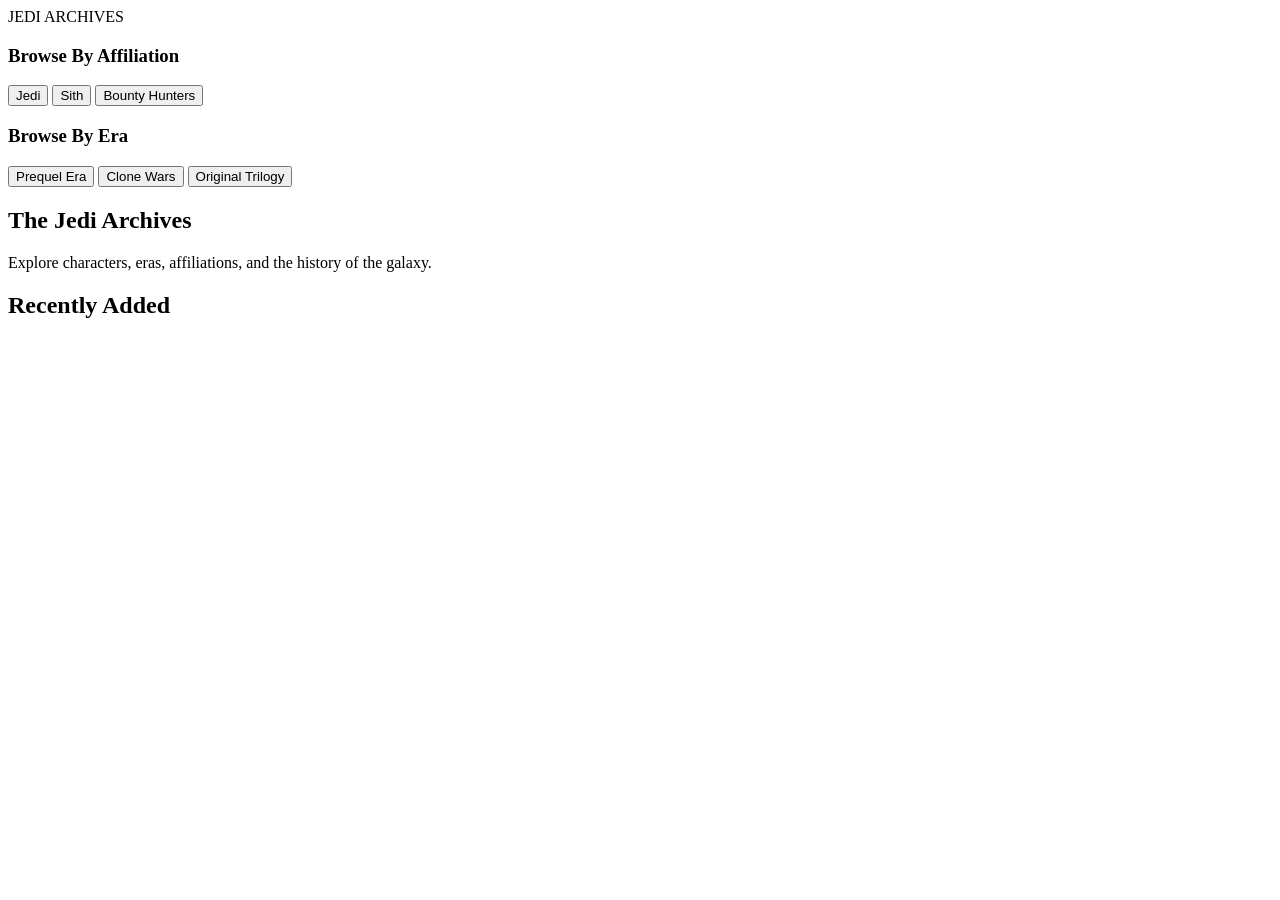
==== index.html @ 627a5a5b "Bleh" ====
<!DOCTYPE html>
<html lang="en">
<head>
    <meta charset="UTF-8">
    <meta name="viewport" content="width=device-width, initial-scale=1.0">
    <title>Jedi Archives</title>
    <link rel="stylesheet" href="Assets/Styles/styles.css">
</head>
<body>

    <div class="app">

        <!-- SIDEBAR -->
        <aside class="sidebar">

            <div class="logo">
                JEDI ARCHIVES
            </div>

            <div class="sidebar-section">

                <h3>Browse By Affiliation</h3>

                <button onclick="goToFilter('affiliation', 'jedi')">Jedi</button>

                <button onclick="goToFilter('affiliation', 'sith')">Sith</button>

                <button onclick="goToFilter('affiliation', 'bounty-hunter')">
                    Bounty Hunters
                </button>

            </div>

            <div class="sidebar-section">

                <h3>Browse By Era</h3>

                <button onclick="goToFilter('era', 'prequel')">
                    Prequel Era
                </button>

                <button onclick="goToFilter('era', 'clone-wars')">
                    Clone Wars
                </button>

                <button onclick="goToFilter('era', 'original')">
                    Original Trilogy
                </button>

            </div>

        </aside>

        <!-- MAIN -->
        <main class="main-content">

            <section class="hero">

                <h1>The Jedi Archives</h1>

                <p>
                    Explore characters, eras, affiliations,
                    and the history of the galaxy.
                </p>

            </section>

            <section class="recent-section">

                <h2>Recently Added</h2>

                <div class="character-grid" id="recentCharacters"></div>

            </section>

        </main>

    </div>
</body>
</html>
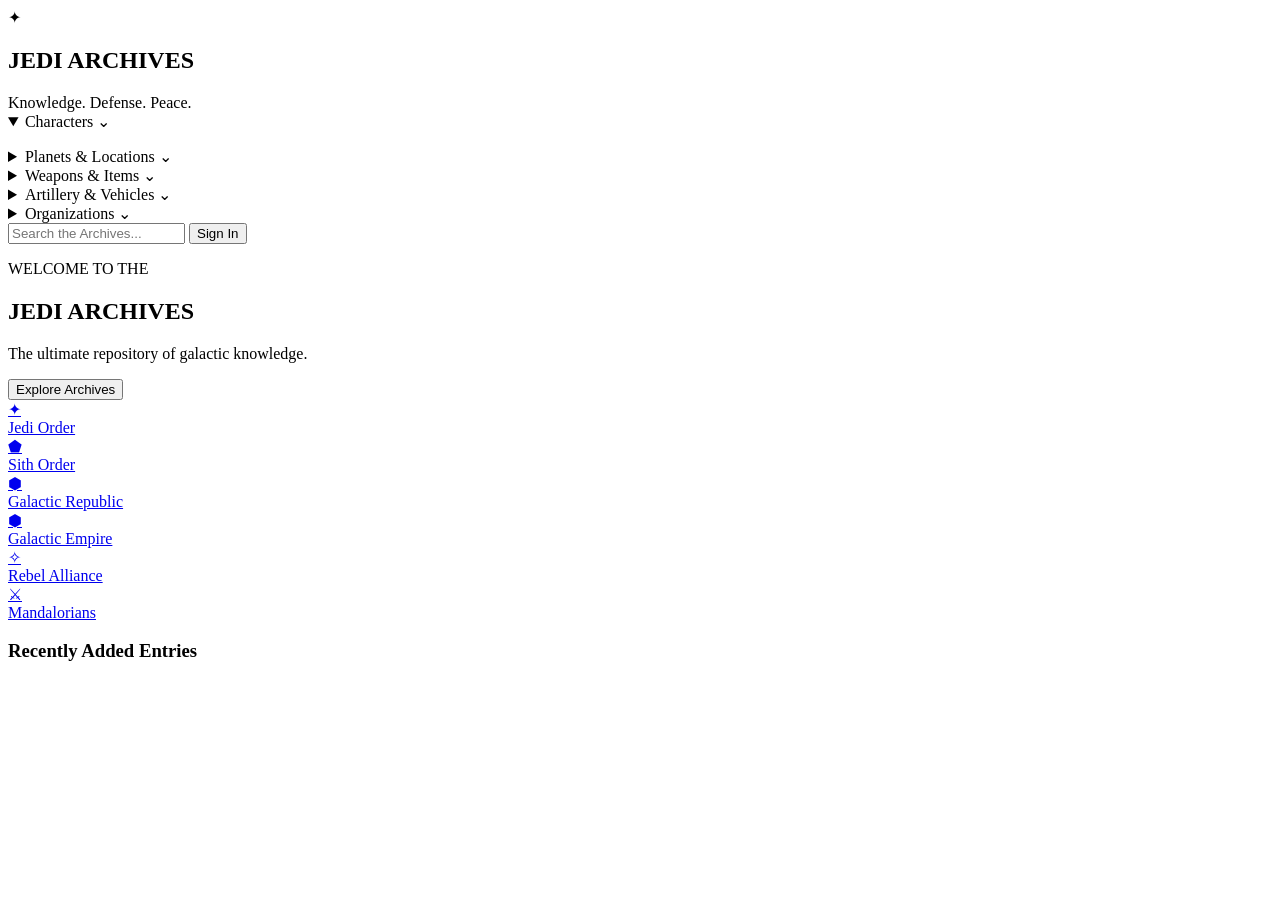
==== commit edd8b1d4: "bleh" ====
--- a/index.html
+++ b/index.html
@@ -1,80 +1,197 @@
 <!DOCTYPE html>
 <html lang="en">
 <head>
-    <meta charset="UTF-8">
-    <meta name="viewport" content="width=device-width, initial-scale=1.0">
+    <meta charset="UTF-8" />
+    <meta name="viewport" content="width=device-width, initial-scale=1.0" />
     <title>Jedi Archives</title>
-    <link rel="stylesheet" href="Assets/Styles/styles.css">
+
+    <link rel="stylesheet" href="assets/css/styles.css" />
+
+    <link rel="preconnect" href="https://fonts.googleapis.com">
+    <link rel="preconnect" href="https://fonts.gstatic.com" crossorigin>
+
+    <link href="https://fonts.googleapis.com/css2?family=Orbitron:wght@400;500;600;700&display=swap" rel="stylesheet">
 </head>
 <body>
 
-    <div class="app">
+<div class="app">
 
-        <!-- SIDEBAR -->
-        <aside class="sidebar">
+    <!-- SIDEBAR -->
 
-            <div class="logo">
-                JEDI ARCHIVES
-            </div>
+    <aside class="sidebar">
 
-            <div class="sidebar-section">
+        <div class="logo">
+            <div class="logo-symbol">✦</div>
+            <h1>JEDI ARCHIVES</h1>
+            <span>Knowledge. Defense. Peace.</span>
+        </div>
 
-                <h3>Browse By Affiliation</h3>
+        <nav class="sidebar-nav">
 
-                <button onclick="goToFilter('affiliation', 'jedi')">Jedi</button>
+            <details class="dropdown" open>
+                <summary>
+                    <span>Characters</span>
+                    <span>⌄</span>
+                </summary>
 
-                <button onclick="goToFilter('affiliation', 'sith')">Sith</button>
+                <ul id="character-dropdown">
+                </ul>
+            </details>
 
-                <button onclick="goToFilter('affiliation', 'bounty-hunter')">
-                    Bounty Hunters
+            <details class="dropdown">
+                <summary>
+                    <span>Planets & Locations</span>
+                    <span>⌄</span>
+                </summary>
+
+                <ul>
+                    <li><a href="#">Coruscant</a></li>
+                    <li><a href="#">Tatooine</a></li>
+                    <li><a href="#">Mandalore</a></li>
+                </ul>
+            </details>
+
+            <details class="dropdown">
+                <summary>
+                    <span>Weapons & Items</span>
+                    <span>⌄</span>
+                </summary>
+
+                <ul>
+                    <li><a href="#">Lightsabers</a></li>
+                    <li><a href="#">Holocrons</a></li>
+                    <li><a href="#">Armor</a></li>
+                </ul>
+            </details>
+
+            <details class="dropdown">
+                <summary>
+                    <span>Artillery & Vehicles</span>
+                    <span>⌄</span>
+                </summary>
+
+                <ul>
+                    <li><a href="#">X-Wings</a></li>
+                    <li><a href="#">Star Destroyers</a></li>
+                    <li><a href="#">Walkers</a></li>
+                </ul>
+            </details>
+
+            <details class="dropdown">
+                <summary>
+                    <span>Organizations</span>
+                    <span>⌄</span>
+                </summary>
+
+                <ul>
+                    <li><a href="#">Jedi Order</a></li>
+                    <li><a href="#">Galactic Republic</a></li>
+                    <li><a href="#">Galactic Empire</a></li>
+                    <li><a href="#">Rebel Alliance</a></li>
+                </ul>
+            </details>
+
+        </nav>
+
+    </aside>
+
+    <!-- MAIN -->
+
+    <main class="main-content">
+
+        <header class="topbar">
+
+            <input
+                type="text"
+                class="search"
+                placeholder="Search the Archives..."
+            />
+
+            <button class="signin-btn">
+                Sign In
+            </button>
+
+        </header>
+
+        <!-- HERO -->
+
+        <section class="hero">
+
+            <div class="hero-text">
+
+                <p class="subtitle">WELCOME TO THE</p>
+
+                <h2>JEDI ARCHIVES</h2>
+
+                <p class="description">
+                    The ultimate repository of galactic knowledge.
+                </p>
+
+                <button class="hero-btn">
+                    Explore Archives
                 </button>
 
             </div>
 
-            <div class="sidebar-section">
-
-                <h3>Browse By Era</h3>
-
-                <button onclick="goToFilter('era', 'prequel')">
-                    Prequel Era
-                </button>
-
-                <button onclick="goToFilter('era', 'clone-wars')">
-                    Clone Wars
-                </button>
-
-                <button onclick="goToFilter('era', 'original')">
-                    Original Trilogy
-                </button>
-
+            <div class="hero-hologram">
+                <div class="cube"></div>
             </div>
 
-        </aside>
+        </section>
 
-        <!-- MAIN -->
-        <main class="main-content">
+        <!-- ORGANIZATION CARDS -->
 
-            <section class="hero">
+        <section class="organization-grid">
 
-                <h1>The Jedi Archives</h1>
+            <a href="#" class="org-card jedi">
+                <div class="org-icon">✦</div>
+                <span>Jedi Order</span>
+            </a>
 
-                <p>
-                    Explore characters, eras, affiliations,
-                    and the history of the galaxy.
-                </p>
+            <a href="#" class="org-card sith">
+                <div class="org-icon">⬟</div>
+                <span>Sith Order</span>
+            </a>
 
-            </section>
+            <a href="#" class="org-card republic">
+                <div class="org-icon">⬢</div>
+                <span>Galactic Republic</span>
+            </a>
 
-            <section class="recent-section">
+            <a href="#" class="org-card empire">
+                <div class="org-icon">⬢</div>
+                <span>Galactic Empire</span>
+            </a>
 
-                <h2>Recently Added</h2>
+            <a href="#" class="org-card rebel">
+                <div class="org-icon">✧</div>
+                <span>Rebel Alliance</span>
+            </a>
 
-                <div class="character-grid" id="recentCharacters"></div>
+            <a href="#" class="org-card mando">
+                <div class="org-icon">⚔</div>
+                <span>Mandalorians</span>
+            </a>
 
-            </section>
+        </section>
 
-        </main>
+        <!-- RECENT CHARACTERS -->
 
-    </div>
+        <section class="panel">
+
+            <div class="panel-header">
+                <h3>Recently Added Entries</h3>
+            </div>
+
+            <div id="recent-characters" class="character-grid"></div>
+
+        </section>
+
+    </main>
+
+</div>
+
+<script src="assets/js/app.js"></script>
+
 </body>
-</html>+</html>
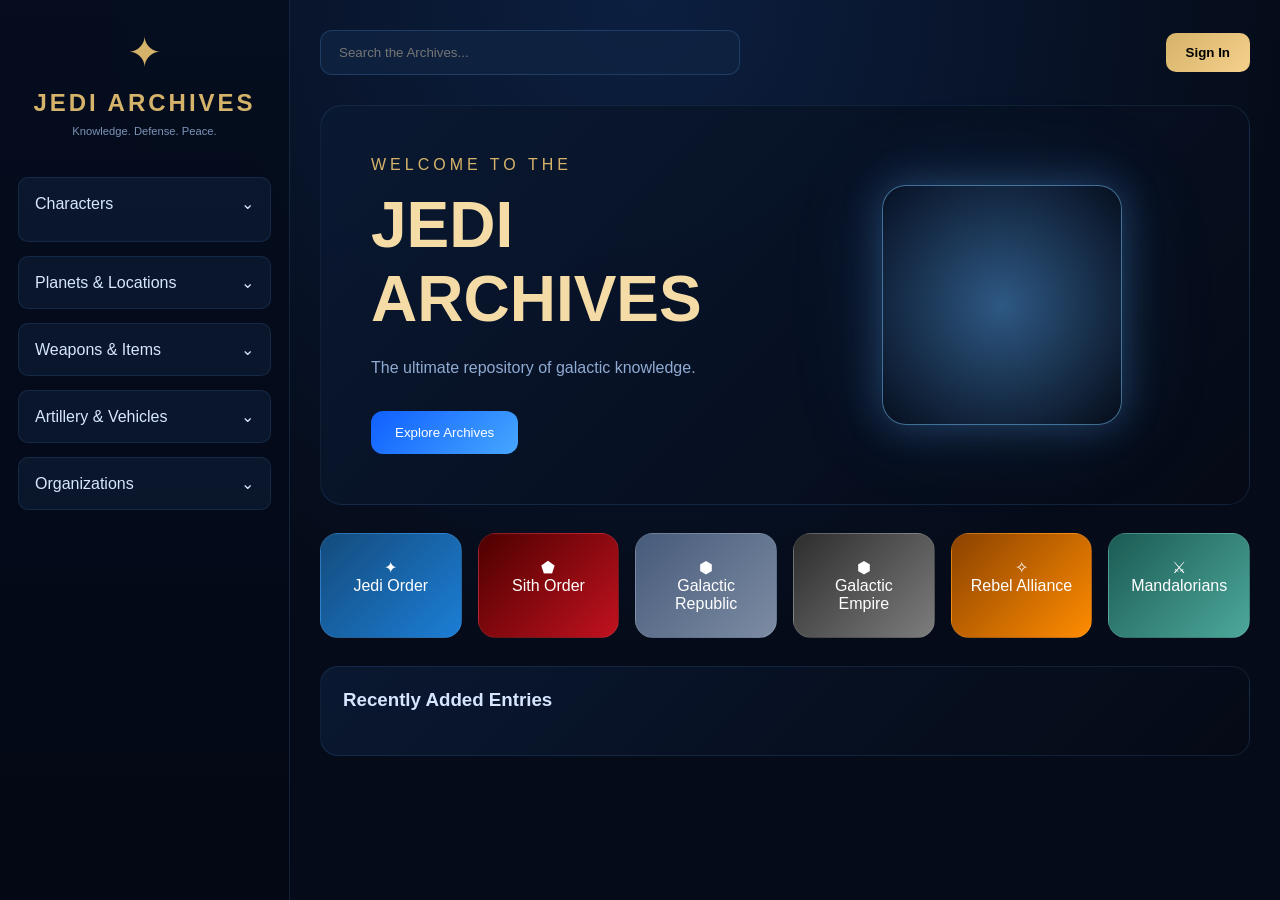
==== commit d41e2f58: "bleh" ====
--- a/index.html
+++ b/index.html
@@ -5,12 +5,7 @@
     <meta name="viewport" content="width=device-width, initial-scale=1.0" />
     <title>Jedi Archives</title>
 
-    <link rel="stylesheet" href="assets/css/styles.css" />
-
-    <link rel="preconnect" href="https://fonts.googleapis.com">
-    <link rel="preconnect" href="https://fonts.gstatic.com" crossorigin>
-
-    <link href="https://fonts.googleapis.com/css2?family=Orbitron:wght@400;500;600;700&display=swap" rel="stylesheet">
+    <link rel="stylesheet" href="Assets/Styles/styles.css"/>
 </head>
 <body>
 
--- a/Assets/Styles/styles.css
+++ b/Assets/Styles/styles.css
@@ -0,0 +1,431 @@
+* {
+    margin: 0;
+    padding: 0;
+    box-sizing: border-box;
+}
+
+body {
+    background:
+        radial-gradient(circle at top, #0c1f40 0%, #050b18 60%);
+
+    color: #d7e6ff;
+
+    font-family: "Orbitron", sans-serif;
+
+    min-height: 100vh;
+}
+
+.app {
+    display: flex;
+    min-height: 100vh;
+}
+
+.sidebar {
+    width: 290px;
+
+    background:
+        linear-gradient(
+            180deg,
+            rgba(5, 13, 30, 0.97),
+            rgba(3, 8, 20, 0.98)
+        );
+
+    border-right: 1px solid rgba(100, 180, 255, 0.15);
+
+    padding: 28px 18px;
+}
+
+.logo {
+    text-align: center;
+    margin-bottom: 40px;
+}
+
+.logo-symbol {
+    font-size: 42px;
+    color: #d6b36a;
+    margin-bottom: 12px;
+}
+
+.logo h1 {
+    font-size: 1.5rem;
+    color: #d6b36a;
+    letter-spacing: 3px;
+}
+
+.logo span {
+    display: block;
+    margin-top: 8px;
+    font-size: 0.7rem;
+    color: #7d94b8;
+}
+
+.sidebar-nav {
+    display: flex;
+    flex-direction: column;
+    gap: 14px;
+}
+
+.dropdown {
+    background: rgba(20, 40, 70, 0.4);
+
+    border: 1px solid rgba(100, 180, 255, 0.12);
+
+    border-radius: 10px;
+
+    overflow: hidden;
+}
+
+.dropdown summary {
+    list-style: none;
+
+    cursor: pointer;
+
+    display: flex;
+    justify-content: space-between;
+    align-items: center;
+
+    padding: 16px;
+}
+
+.dropdown ul {
+    padding-bottom: 12px;
+}
+
+.dropdown li {
+    list-style: none;
+}
+
+.dropdown a {
+    display: block;
+
+    text-decoration: none;
+
+    color: #9ab7dd;
+
+    padding: 10px 22px;
+
+    font-size: 0.85rem;
+}
+
+.dropdown a:hover {
+    background: rgba(80, 140, 255, 0.1);
+    color: white;
+}
+
+.main-content {
+    flex: 1;
+    padding: 30px;
+}
+
+.topbar {
+    display: flex;
+    justify-content: space-between;
+    align-items: center;
+
+    margin-bottom: 30px;
+}
+
+.search {
+    width: 420px;
+
+    background: rgba(15, 35, 65, 0.8);
+
+    border: 1px solid rgba(100, 180, 255, 0.2);
+
+    border-radius: 12px;
+
+    padding: 14px 18px;
+
+    color: white;
+
+    outline: none;
+}
+
+.signin-btn {
+    background:
+        linear-gradient(135deg, #d6b36a, #f4d08b);
+
+    border: none;
+
+    padding: 12px 20px;
+
+    border-radius: 10px;
+
+    font-family: inherit;
+
+    font-weight: 700;
+}
+
+.hero {
+    display: grid;
+    grid-template-columns: 1fr 1fr;
+
+    gap: 40px;
+
+    background:
+        linear-gradient(
+            135deg,
+            rgba(10, 25, 50, 0.95),
+            rgba(5, 10, 22, 0.98)
+        );
+
+    border: 1px solid rgba(100, 180, 255, 0.12);
+
+    border-radius: 22px;
+
+    padding: 50px;
+
+    margin-bottom: 28px;
+}
+
+.subtitle {
+    color: #d6b36a;
+    letter-spacing: 4px;
+    margin-bottom: 14px;
+}
+
+.hero h2 {
+    font-size: 4rem;
+    color: #f5dca7;
+    margin-bottom: 18px;
+}
+
+.description {
+    color: #90abd2;
+    line-height: 1.8;
+}
+
+.hero-btn {
+    margin-top: 28px;
+
+    background:
+        linear-gradient(135deg, #0f5fff, #46a7ff);
+
+    border: none;
+    color: white;
+
+    padding: 14px 24px;
+
+    border-radius: 12px;
+}
+
+.hero-hologram {
+    display: flex;
+    justify-content: center;
+    align-items: center;
+}
+
+.cube {
+    width: 240px;
+    height: 240px;
+
+    border-radius: 24px;
+
+    border: 1px solid rgba(120, 200, 255, 0.5);
+
+    background:
+        radial-gradient(
+            circle,
+            rgba(95, 180, 255, 0.45),
+            rgba(0, 0, 0, 0)
+        );
+
+    box-shadow:
+        0 0 40px rgba(90, 170, 255, 0.3),
+        0 0 100px rgba(90, 170, 255, 0.12);
+}
+
+.organization-grid {
+    display: grid;
+    grid-template-columns: repeat(6, 1fr);
+
+    gap: 16px;
+
+    margin-bottom: 28px;
+}
+
+.org-card {
+    text-decoration: none;
+
+    color: white;
+
+    border-radius: 18px;
+
+    padding: 24px 16px;
+
+    text-align: center;
+
+    border: 1px solid rgba(255,255,255,0.08);
+}
+
+.jedi {
+    background: linear-gradient(135deg, #144b7c, #1c7ed6);
+}
+
+.sith {
+    background: linear-gradient(135deg, #4d0000, #c1121f);
+}
+
+.republic {
+    background: linear-gradient(135deg, #465a7a, #7d8ca3);
+}
+
+.empire {
+    background: linear-gradient(135deg, #2d2d2d, #7d7d7d);
+}
+
+.rebel {
+    background: linear-gradient(135deg, #8c4200, #ff8c00);
+}
+
+.mando {
+    background: linear-gradient(135deg, #1b5b54, #4da89b);
+}
+
+.panel {
+    background:
+        linear-gradient(
+            135deg,
+            rgba(10, 25, 50, 0.95),
+            rgba(5, 10, 22, 0.98)
+        );
+
+    border: 1px solid rgba(100, 180, 255, 0.12);
+
+    border-radius: 18px;
+
+    padding: 22px;
+}
+
+.panel-header {
+    margin-bottom: 22px;
+}
+
+.character-grid {
+    display: grid;
+    grid-template-columns: repeat(auto-fit, minmax(220px, 1fr));
+    gap: 20px;
+}
+
+.character-card {
+    background: rgba(18, 35, 65, 0.9);
+
+    border-radius: 16px;
+
+    overflow: hidden;
+
+    text-decoration: none;
+
+    color: white;
+
+    border: 1px solid rgba(255,255,255,0.08);
+}
+
+.character-card img {
+    width: 100%;
+    height: 300px;
+    object-fit: cover;
+}
+
+.character-card-content {
+    padding: 18px;
+}
+
+.character-card h3 {
+    margin-bottom: 8px;
+}
+
+.character-card p {
+    color: #9ab7dd;
+}
+
+#character-page {
+    padding: 40px;
+}
+
+.character-banner {
+    height: 400px;
+
+    background-size: cover;
+    background-position: center;
+
+    border-radius: 24px;
+
+    display: flex;
+    align-items: flex-end;
+
+    padding: 40px;
+
+    margin-bottom: 30px;
+}
+
+.character-banner h1 {
+    font-size: 4rem;
+}
+
+.character-layout {
+    display: grid;
+    grid-template-columns: 350px 1fr;
+
+    gap: 30px;
+}
+
+.infobox {
+    background: rgba(18, 35, 65, 0.9);
+
+    padding: 24px;
+
+    border-radius: 20px;
+}
+
+.infobox img {
+    width: 100%;
+    border-radius: 14px;
+    margin-bottom: 20px;
+}
+
+.main-info {
+    display: flex;
+    flex-direction: column;
+    gap: 24px;
+}
+
+.main-info section {
+    background: rgba(18, 35, 65, 0.9);
+
+    padding: 24px;
+
+    border-radius: 20px;
+}
+
+.main-info h2 {
+    margin-bottom: 16px;
+}
+
+.timeline-list {
+    display: flex;
+    flex-direction: column;
+    gap: 16px;
+}
+
+.timeline-item {
+    padding-left: 18px;
+
+    border-left: 2px solid #46a7ff;
+}
+
+@media (max-width: 1100px) {
+
+    .hero {
+        grid-template-columns: 1fr;
+    }
+
+    .organization-grid {
+        grid-template-columns: repeat(2, 1fr);
+    }
+
+    .character-layout {
+        grid-template-columns: 1fr;
+    }
+
+}
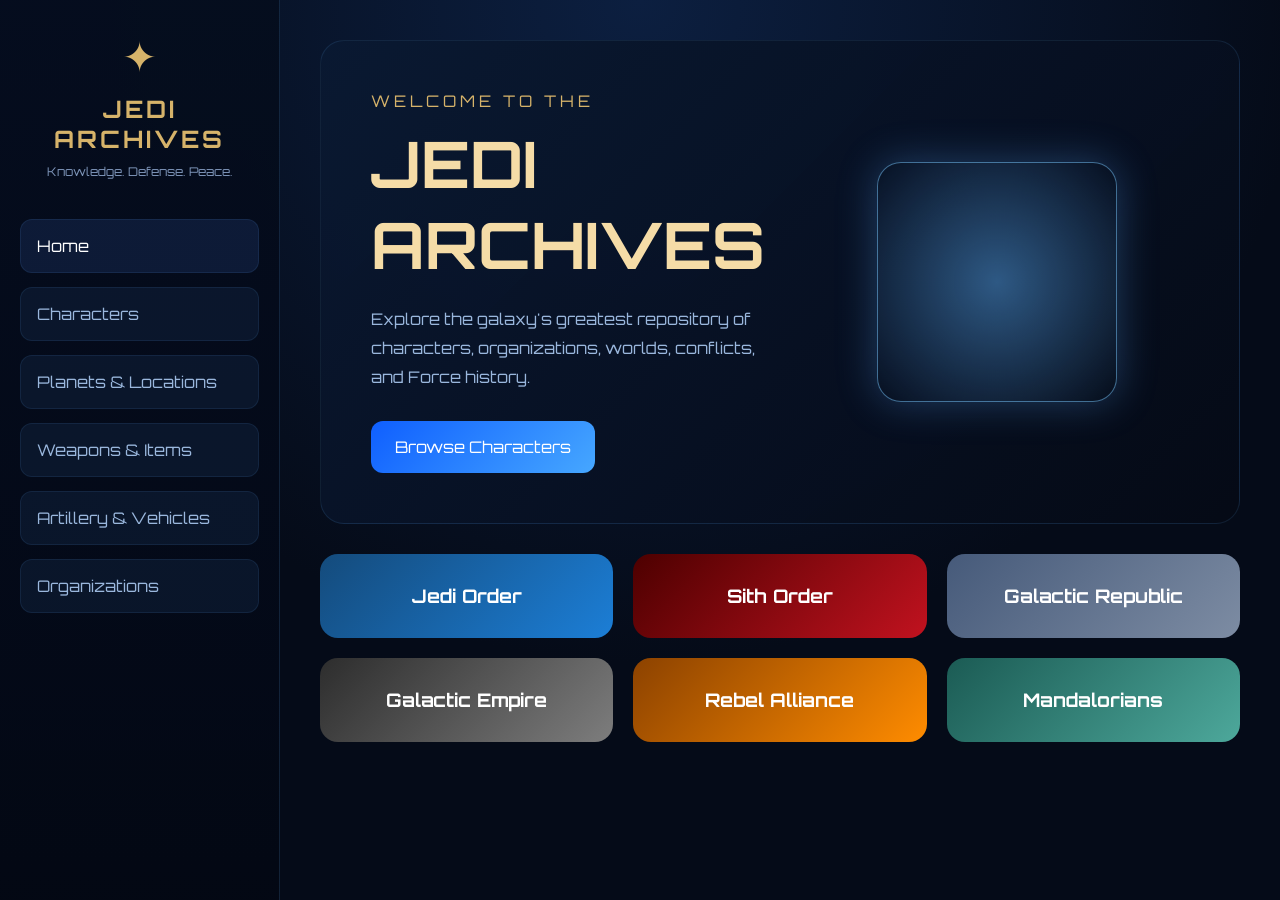
==== commit 2a4b952a: "WOWEE" ====
--- a/index.html
+++ b/index.html
@@ -1,11 +1,17 @@
 <!DOCTYPE html>
 <html lang="en">
 <head>
-    <meta charset="UTF-8" />
-    <meta name="viewport" content="width=device-width, initial-scale=1.0" />
+    <meta charset="UTF-8">
+    <meta name="viewport" content="width=device-width, initial-scale=1.0">
+
     <title>Jedi Archives</title>
 
-    <link rel="stylesheet" href="Assets/Styles/styles.css"/>
+    <link rel="stylesheet" href="Assets/Styles/styles.css">
+
+    <link rel="preconnect" href="https://fonts.googleapis.com">
+    <link rel="preconnect" href="https://fonts.gstatic.com" crossorigin>
+
+    <link href="https://fonts.googleapis.com/css2?family=Orbitron:wght@400;500;600;700&display=swap" rel="stylesheet">
 </head>
 <body>
 
@@ -17,114 +23,65 @@
 
         <div class="logo">
             <div class="logo-symbol">✦</div>
+
             <h1>JEDI ARCHIVES</h1>
+
             <span>Knowledge. Defense. Peace.</span>
         </div>
 
         <nav class="sidebar-nav">
 
-            <details class="dropdown" open>
-                <summary>
-                    <span>Characters</span>
-                    <span>⌄</span>
-                </summary>
+            <a href="index.html" class="sidebar-link active">
+                Home
+            </a>
 
-                <ul id="character-dropdown">
-                </ul>
-            </details>
+            <a href="characters.html" class="sidebar-link">
+                Characters
+            </a>
 
-            <details class="dropdown">
-                <summary>
-                    <span>Planets & Locations</span>
-                    <span>⌄</span>
-                </summary>
+            <a href="#" class="sidebar-link">
+                Planets & Locations
+            </a>
 
-                <ul>
-                    <li><a href="#">Coruscant</a></li>
-                    <li><a href="#">Tatooine</a></li>
-                    <li><a href="#">Mandalore</a></li>
-                </ul>
-            </details>
+            <a href="#" class="sidebar-link">
+                Weapons & Items
+            </a>
 
-            <details class="dropdown">
-                <summary>
-                    <span>Weapons & Items</span>
-                    <span>⌄</span>
-                </summary>
+            <a href="#" class="sidebar-link">
+                Artillery & Vehicles
+            </a>
 
-                <ul>
-                    <li><a href="#">Lightsabers</a></li>
-                    <li><a href="#">Holocrons</a></li>
-                    <li><a href="#">Armor</a></li>
-                </ul>
-            </details>
-
-            <details class="dropdown">
-                <summary>
-                    <span>Artillery & Vehicles</span>
-                    <span>⌄</span>
-                </summary>
-
-                <ul>
-                    <li><a href="#">X-Wings</a></li>
-                    <li><a href="#">Star Destroyers</a></li>
-                    <li><a href="#">Walkers</a></li>
-                </ul>
-            </details>
-
-            <details class="dropdown">
-                <summary>
-                    <span>Organizations</span>
-                    <span>⌄</span>
-                </summary>
-
-                <ul>
-                    <li><a href="#">Jedi Order</a></li>
-                    <li><a href="#">Galactic Republic</a></li>
-                    <li><a href="#">Galactic Empire</a></li>
-                    <li><a href="#">Rebel Alliance</a></li>
-                </ul>
-            </details>
+            <a href="#" class="sidebar-link">
+                Organizations
+            </a>
 
         </nav>
 
     </aside>
 
-    <!-- MAIN -->
+    <!-- MAIN CONTENT -->
 
     <main class="main-content">
-
-        <header class="topbar">
-
-            <input
-                type="text"
-                class="search"
-                placeholder="Search the Archives..."
-            />
-
-            <button class="signin-btn">
-                Sign In
-            </button>
-
-        </header>
-
-        <!-- HERO -->
 
         <section class="hero">
 
             <div class="hero-text">
 
-                <p class="subtitle">WELCOME TO THE</p>
+                <p class="subtitle">
+                    WELCOME TO THE
+                </p>
 
                 <h2>JEDI ARCHIVES</h2>
 
                 <p class="description">
-                    The ultimate repository of galactic knowledge.
+                    Explore the galaxy's greatest repository of
+                    characters, organizations, worlds, conflicts,
+                    and Force history.
                 </p>
 
-                <button class="hero-btn">
-                    Explore Archives
-                </button>
+                <a href="characters.html" class="hero-btn">
+                    Browse Characters
+                </a>
 
             </div>
 
@@ -134,51 +91,51 @@
 
         </section>
 
-        <!-- ORGANIZATION CARDS -->
+        <!-- ORGANIZATION BUTTONS -->
 
         <section class="organization-grid">
 
-            <a href="#" class="org-card jedi">
-                <div class="org-icon">✦</div>
-                <span>Jedi Order</span>
+            <a href="characters.html?organization=Jedi%20Order"
+               class="org-card jedi">
+
+                <h3>Jedi Order</h3>
+
             </a>
 
-            <a href="#" class="org-card sith">
-                <div class="org-icon">⬟</div>
-                <span>Sith Order</span>
+            <a href="characters.html?organization=Sith%20Order"
+               class="org-card sith">
+
+                <h3>Sith Order</h3>
+
             </a>
 
-            <a href="#" class="org-card republic">
-                <div class="org-icon">⬢</div>
-                <span>Galactic Republic</span>
+            <a href="characters.html?organization=Galactic%20Republic"
+               class="org-card republic">
+
+                <h3>Galactic Republic</h3>
+
             </a>
 
-            <a href="#" class="org-card empire">
-                <div class="org-icon">⬢</div>
-                <span>Galactic Empire</span>
+            <a href="characters.html?organization=Galactic%20Empire"
+               class="org-card empire">
+
+                <h3>Galactic Empire</h3>
+
             </a>
 
-            <a href="#" class="org-card rebel">
-                <div class="org-icon">✧</div>
-                <span>Rebel Alliance</span>
+            <a href="characters.html?organization=Rebel%20Alliance"
+               class="org-card rebel">
+
+                <h3>Rebel Alliance</h3>
+
             </a>
 
-            <a href="#" class="org-card mando">
-                <div class="org-icon">⚔</div>
-                <span>Mandalorians</span>
+            <a href="characters.html?organization=Mandalorians"
+               class="org-card mando">
+
+                <h3>Mandalorians</h3>
+
             </a>
-
-        </section>
-
-        <!-- RECENT CHARACTERS -->
-
-        <section class="panel">
-
-            <div class="panel-header">
-                <h3>Recently Added Entries</h3>
-            </div>
-
-            <div id="recent-characters" class="character-grid"></div>
 
         </section>
 
@@ -186,7 +143,5 @@
 
 </div>
 
-<script src="assets/js/app.js"></script>
-
 </body>
-</html>
+</html>
--- a/Assets/Styles/styles.css
+++ b/Assets/Styles/styles.css
@@ -1,3 +1,7 @@
+/* ========================= */
+/* GLOBAL */
+/* ========================= */
+
 * {
     margin: 0;
     padding: 0;
@@ -6,7 +10,9 @@
 
 body {
     background:
-        radial-gradient(circle at top, #0c1f40 0%, #050b18 60%);
+        radial-gradient(circle at top,
+        #0c1f40 0%,
+        #050b18 60%);
 
     color: #d7e6ff;
 
@@ -14,25 +20,39 @@
 
     min-height: 100vh;
 }
+
+/* ========================= */
+/* LAYOUT */
+/* ========================= */
 
 .app {
     display: flex;
     min-height: 100vh;
 }
 
+.main-content {
+    flex: 1;
+    padding: 40px;
+}
+
+/* ========================= */
+/* SIDEBAR */
+/* ========================= */
+
 .sidebar {
-    width: 290px;
+    width: 280px;
 
     background:
         linear-gradient(
             180deg,
-            rgba(5, 13, 30, 0.97),
-            rgba(3, 8, 20, 0.98)
-        );
-
-    border-right: 1px solid rgba(100, 180, 255, 0.15);
-
-    padding: 28px 18px;
+            rgba(5,13,30,0.97),
+            rgba(3,8,20,0.98)
+        );
+
+    border-right:
+        1px solid rgba(100,180,255,0.15);
+
+    padding: 30px 20px;
 }
 
 .logo {
@@ -47,16 +67,15 @@
 }
 
 .logo h1 {
-    font-size: 1.5rem;
     color: #d6b36a;
     letter-spacing: 3px;
 }
 
 .logo span {
     display: block;
-    margin-top: 8px;
-    font-size: 0.7rem;
+    margin-top: 10px;
     color: #7d94b8;
+    font-size: 0.75rem;
 }
 
 .sidebar-nav {
@@ -65,146 +84,95 @@
     gap: 14px;
 }
 
-.dropdown {
-    background: rgba(20, 40, 70, 0.4);
-
-    border: 1px solid rgba(100, 180, 255, 0.12);
-
-    border-radius: 10px;
-
-    overflow: hidden;
-}
-
-.dropdown summary {
-    list-style: none;
-
-    cursor: pointer;
-
-    display: flex;
-    justify-content: space-between;
-    align-items: center;
+.sidebar-link {
+    text-decoration: none;
+
+    color: #9ab7dd;
 
     padding: 16px;
-}
-
-.dropdown ul {
-    padding-bottom: 12px;
-}
-
-.dropdown li {
-    list-style: none;
-}
-
-.dropdown a {
-    display: block;
-
-    text-decoration: none;
-
-    color: #9ab7dd;
-
-    padding: 10px 22px;
-
-    font-size: 0.85rem;
-}
-
-.dropdown a:hover {
-    background: rgba(80, 140, 255, 0.1);
+
+    border-radius: 12px;
+
+    background:
+        rgba(20,40,70,0.4);
+
+    border:
+        1px solid rgba(100,180,255,0.1);
+
+    transition: 0.25s;
+}
+
+.sidebar-link:hover,
+.sidebar-link.active {
+    background:
+        rgba(80,140,255,0.12);
+
     color: white;
 }
 
-.main-content {
-    flex: 1;
-    padding: 30px;
-}
-
-.topbar {
-    display: flex;
-    justify-content: space-between;
-    align-items: center;
-
-    margin-bottom: 30px;
-}
-
-.search {
-    width: 420px;
-
-    background: rgba(15, 35, 65, 0.8);
-
-    border: 1px solid rgba(100, 180, 255, 0.2);
-
-    border-radius: 12px;
-
-    padding: 14px 18px;
-
-    color: white;
-
-    outline: none;
-}
-
-.signin-btn {
-    background:
-        linear-gradient(135deg, #d6b36a, #f4d08b);
-
-    border: none;
-
-    padding: 12px 20px;
-
-    border-radius: 10px;
-
-    font-family: inherit;
-
-    font-weight: 700;
-}
+/* ========================= */
+/* HERO */
+/* ========================= */
 
 .hero {
     display: grid;
-    grid-template-columns: 1fr 1fr;
+
+    grid-template-columns:
+        1fr 1fr;
 
     gap: 40px;
 
     background:
         linear-gradient(
             135deg,
-            rgba(10, 25, 50, 0.95),
-            rgba(5, 10, 22, 0.98)
-        );
-
-    border: 1px solid rgba(100, 180, 255, 0.12);
-
-    border-radius: 22px;
+            rgba(10,25,50,0.95),
+            rgba(5,10,22,0.98)
+        );
+
+    border:
+        1px solid rgba(100,180,255,0.12);
+
+    border-radius: 24px;
 
     padding: 50px;
 
-    margin-bottom: 28px;
+    margin-bottom: 30px;
 }
 
 .subtitle {
     color: #d6b36a;
     letter-spacing: 4px;
-    margin-bottom: 14px;
+    margin-bottom: 12px;
 }
 
 .hero h2 {
     font-size: 4rem;
     color: #f5dca7;
-    margin-bottom: 18px;
+    margin-bottom: 20px;
 }
 
 .description {
-    color: #90abd2;
     line-height: 1.8;
+    color: #9ab7dd;
 }
 
 .hero-btn {
-    margin-top: 28px;
-
-    background:
-        linear-gradient(135deg, #0f5fff, #46a7ff);
-
-    border: none;
+    display: inline-block;
+
+    margin-top: 30px;
+
+    background:
+        linear-gradient(
+            135deg,
+            #0f5fff,
+            #46a7ff
+        );
+
     color: white;
 
-    padding: 14px 24px;
+    text-decoration: none;
+
+    padding: 16px 24px;
 
     border-radius: 12px;
 }
@@ -221,96 +189,198 @@
 
     border-radius: 24px;
 
-    border: 1px solid rgba(120, 200, 255, 0.5);
-
     background:
         radial-gradient(
             circle,
-            rgba(95, 180, 255, 0.45),
-            rgba(0, 0, 0, 0)
-        );
+            rgba(95,180,255,0.45),
+            rgba(0,0,0,0)
+        );
+
+    border:
+        1px solid rgba(120,200,255,0.5);
 
     box-shadow:
-        0 0 40px rgba(90, 170, 255, 0.3),
-        0 0 100px rgba(90, 170, 255, 0.12);
-}
+        0 0 40px rgba(90,170,255,0.3);
+}
+
+/* ========================= */
+/* ORGANIZATION GRID */
+/* ========================= */
 
 .organization-grid {
     display: grid;
-    grid-template-columns: repeat(6, 1fr);
-
-    gap: 16px;
-
-    margin-bottom: 28px;
+
+    grid-template-columns:
+        repeat(3, 1fr);
+
+    gap: 20px;
 }
 
 .org-card {
+    padding: 30px;
+
+    border-radius: 18px;
+
     text-decoration: none;
 
     color: white;
 
-    border-radius: 18px;
-
-    padding: 24px 16px;
-
     text-align: center;
 
-    border: 1px solid rgba(255,255,255,0.08);
+    transition: 0.25s;
+}
+
+.org-card:hover {
+    transform: translateY(-5px);
 }
 
 .jedi {
-    background: linear-gradient(135deg, #144b7c, #1c7ed6);
+    background:
+        linear-gradient(
+            135deg,
+            #144b7c,
+            #1c7ed6
+        );
 }
 
 .sith {
-    background: linear-gradient(135deg, #4d0000, #c1121f);
+    background:
+        linear-gradient(
+            135deg,
+            #4d0000,
+            #c1121f
+        );
 }
 
 .republic {
-    background: linear-gradient(135deg, #465a7a, #7d8ca3);
+    background:
+        linear-gradient(
+            135deg,
+            #465a7a,
+            #7d8ca3
+        );
 }
 
 .empire {
-    background: linear-gradient(135deg, #2d2d2d, #7d7d7d);
+    background:
+        linear-gradient(
+            135deg,
+            #2d2d2d,
+            #7d7d7d
+        );
 }
 
 .rebel {
-    background: linear-gradient(135deg, #8c4200, #ff8c00);
+    background:
+        linear-gradient(
+            135deg,
+            #8c4200,
+            #ff8c00
+        );
 }
 
 .mando {
-    background: linear-gradient(135deg, #1b5b54, #4da89b);
-}
-
-.panel {
-    background:
-        linear-gradient(
-            135deg,
-            rgba(10, 25, 50, 0.95),
-            rgba(5, 10, 22, 0.98)
-        );
-
-    border: 1px solid rgba(100, 180, 255, 0.12);
-
-    border-radius: 18px;
-
-    padding: 22px;
-}
-
-.panel-header {
-    margin-bottom: 22px;
-}
+    background:
+        linear-gradient(
+            135deg,
+            #1b5b54,
+            #4da89b
+        );
+}
+
+/* ========================= */
+/* ARCHIVE PAGE */
+/* ========================= */
+
+.archive-page {
+    padding: 40px;
+}
+
+.archive-header {
+    background:
+        linear-gradient(
+            135deg,
+            rgba(10,25,50,0.95),
+            rgba(5,10,22,0.98)
+        );
+
+    padding: 60px;
+
+    border-radius: 24px;
+
+    margin-bottom: 30px;
+}
+
+.archive-subtitle {
+    color: #d6b36a;
+    letter-spacing: 4px;
+    margin-bottom: 14px;
+}
+
+.archive-header h1 {
+    font-size: 4rem;
+    color: #f5dca7;
+    margin-bottom: 20px;
+}
+
+.archive-description {
+    color: #9ab7dd;
+}
+
+/* ========================= */
+/* FILTERS */
+/* ========================= */
+
+.filters {
+    display: flex;
+    gap: 20px;
+
+    margin-bottom: 30px;
+}
+
+.search,
+.archive-select {
+    background:
+        rgba(15,35,65,0.8);
+
+    border:
+        1px solid rgba(100,180,255,0.2);
+
+    border-radius: 12px;
+
+    padding: 14px 18px;
+
+    color: white;
+
+    font-family: inherit;
+}
+
+.search {
+    flex: 1;
+}
+
+.archive-select {
+    min-width: 220px;
+}
+
+/* ========================= */
+/* CHARACTER GRID */
+/* ========================= */
 
 .character-grid {
     display: grid;
-    grid-template-columns: repeat(auto-fit, minmax(220px, 1fr));
-    gap: 20px;
+
+    grid-template-columns:
+        repeat(auto-fit, minmax(240px, 1fr));
+
+    gap: 24px;
 }
 
 .character-card {
-    background: rgba(18, 35, 65, 0.9);
-
-    border-radius: 16px;
+    background:
+        rgba(18,35,65,0.9);
+
+    border-radius: 18px;
 
     overflow: hidden;
 
@@ -318,114 +388,78 @@
 
     color: white;
 
-    border: 1px solid rgba(255,255,255,0.08);
+    transition: 0.25s;
+
+    border:
+        1px solid rgba(255,255,255,0.08);
+}
+
+.character-card:hover {
+    transform: translateY(-6px);
+
+    box-shadow:
+        0 0 20px rgba(70,167,255,0.25);
 }
 
 .character-card img {
     width: 100%;
-    height: 300px;
+    height: 320px;
     object-fit: cover;
 }
 
 .character-card-content {
-    padding: 18px;
+    padding: 20px;
 }
 
 .character-card h3 {
+    margin-bottom: 10px;
+}
+
+.card-title {
+    color: #f5dca7;
     margin-bottom: 8px;
 }
 
-.character-card p {
-    color: #9ab7dd;
-}
-
-#character-page {
-    padding: 40px;
-}
-
-.character-banner {
-    height: 400px;
-
-    background-size: cover;
-    background-position: center;
-
-    border-radius: 24px;
-
-    display: flex;
-    align-items: flex-end;
-
-    padding: 40px;
-
-    margin-bottom: 30px;
-}
-
-.character-banner h1 {
-    font-size: 4rem;
-}
-
-.character-layout {
-    display: grid;
-    grid-template-columns: 350px 1fr;
-
-    gap: 30px;
-}
-
-.infobox {
-    background: rgba(18, 35, 65, 0.9);
-
-    padding: 24px;
-
-    border-radius: 20px;
-}
-
-.infobox img {
-    width: 100%;
-    border-radius: 14px;
-    margin-bottom: 20px;
-}
-
-.main-info {
-    display: flex;
-    flex-direction: column;
-    gap: 24px;
-}
-
-.main-info section {
-    background: rgba(18, 35, 65, 0.9);
-
-    padding: 24px;
-
-    border-radius: 20px;
-}
-
-.main-info h2 {
-    margin-bottom: 16px;
-}
-
-.timeline-list {
-    display: flex;
-    flex-direction: column;
-    gap: 16px;
-}
-
-.timeline-item {
-    padding-left: 18px;
-
-    border-left: 2px solid #46a7ff;
-}
-
-@media (max-width: 1100px) {
+.card-species {
+    color: #8fb6ff;
+}
+
+/* ========================= */
+/* RESPONSIVE */
+/* ========================= */
+
+@media (max-width: 1000px) {
 
     .hero {
         grid-template-columns: 1fr;
     }
 
     .organization-grid {
-        grid-template-columns: repeat(2, 1fr);
-    }
-
-    .character-layout {
+        grid-template-columns: 1fr 1fr;
+    }
+
+}
+
+@media (max-width: 700px) {
+
+    .app {
+        flex-direction: column;
+    }
+
+    .sidebar {
+        width: 100%;
+    }
+
+    .organization-grid {
         grid-template-columns: 1fr;
     }
 
-}
+    .filters {
+        flex-direction: column;
+    }
+
+    .archive-header h1 {
+        font-size: 2.5rem;
+    }
+
+}
